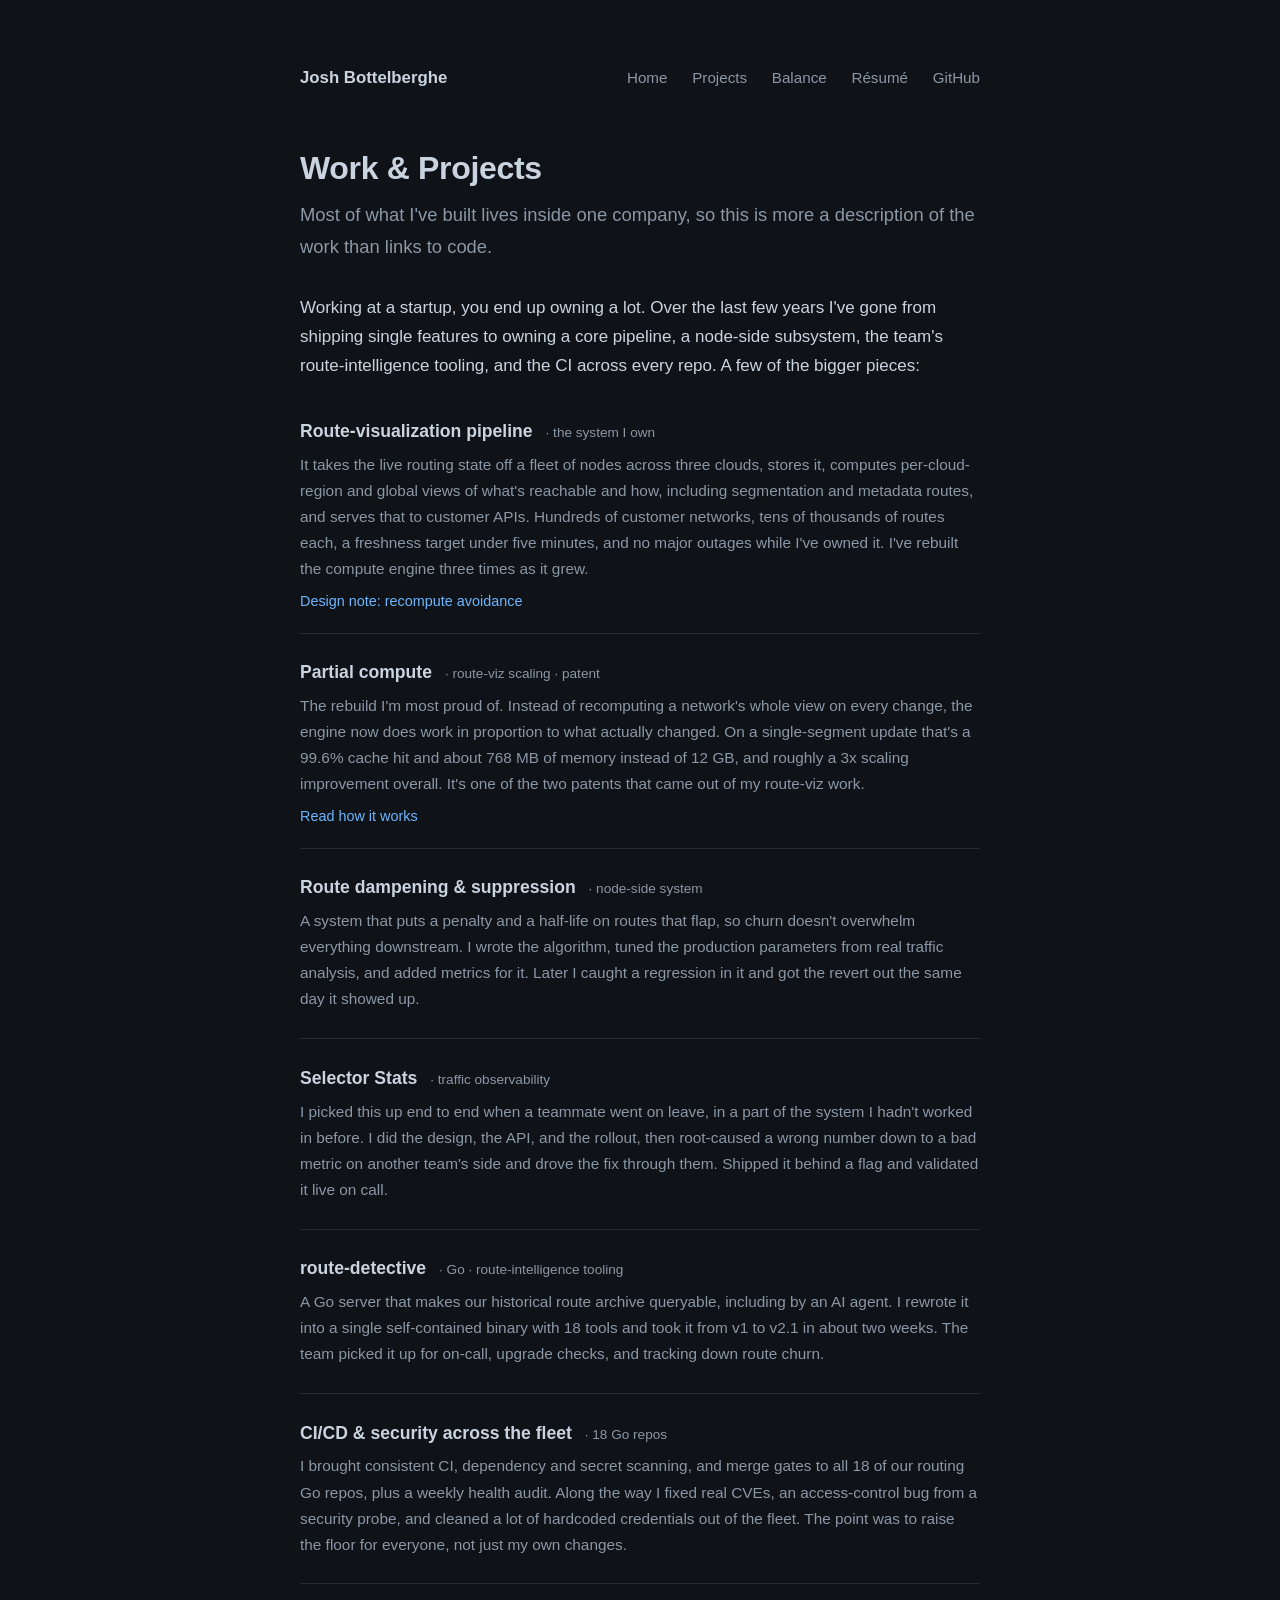
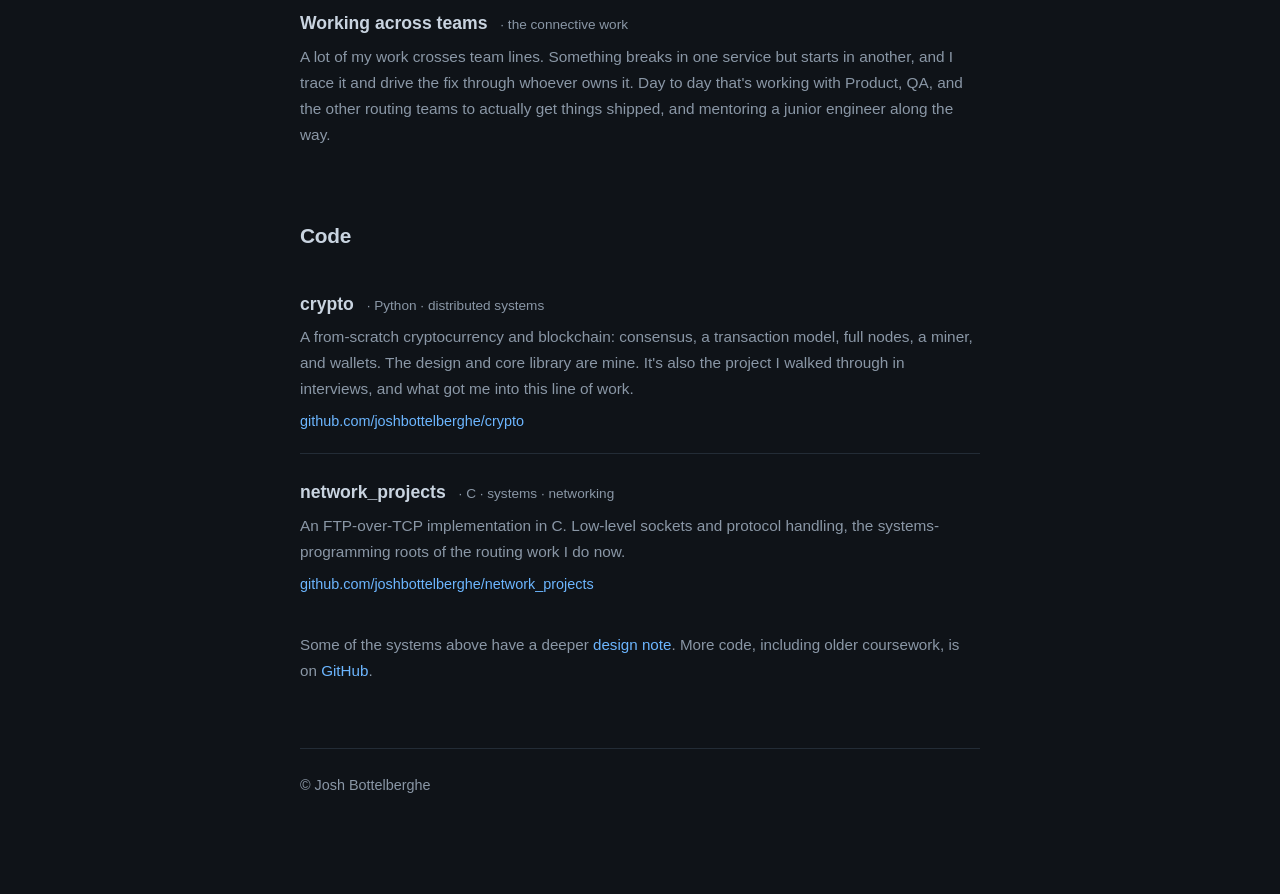
==== projects/index.html @ e126ab53 "Rework site: engineering-forward home, drop Writing, tighten Balance - Home: lead with current Alkir" ====
<!DOCTYPE html>
<html lang="en">
<head>
  <meta charset="utf-8">
  <meta name="viewport" content="width=device-width, initial-scale=1">
  <title>Work &amp; Projects · Josh Bottelberghe</title>
  <meta name="description" content="Selected work: route visualization at scale, partial compute, a dampening system, traffic observability, Go tooling, and CI across a repo fleet.">
  <link rel="stylesheet" href="/style.css">
</head>
<body>
  <div class="wrap">
    <header class="site">
      <span class="brand"><a href="/" style="color:inherit">Josh Bottelberghe</a></span>
      <nav>
        <a href="/">Home</a>
        <a href="/projects/">Projects</a>
        <a href="/balance.html">Balance</a>
        <a href="/resume.html">Résumé</a>
        <a href="https://github.com/joshbottelberghe">GitHub</a>
      </nav>
    </header>

    <main>
      <h1>Work &amp; Projects</h1>
      <p class="tagline">Most of what I've built lives inside one company, so this is more a description of
      the work than links to code.</p>

      <p>Working at a startup, you end up owning a lot. Over the last few years I've gone from shipping
      single features to owning a core pipeline, a node-side subsystem, the team's route-intelligence
      tooling, and the CI across every repo. A few of the bigger pieces:</p>

      <ul class="projects-list">
        <li>
          <div class="title">Route-visualization pipeline <span class="tags">· the system I own</span></div>
          <p class="summary">It takes the live routing state off a fleet of nodes across three clouds,
          stores it, computes per-cloud-region and global views of what's reachable and how, including
          segmentation and metadata routes, and serves that to customer APIs. Hundreds of customer networks,
          tens of thousands of routes each, a freshness target under five minutes, and no major outages while
          I've owned it. I've rebuilt the compute engine three times as it grew.</p>
          <div class="repo"><a href="/projects/recompute-avoidance.html">Design note: recompute avoidance</a></div>
        </li>
        <li>
          <div class="title">Partial compute <span class="tags">· route-viz scaling · patent</span></div>
          <p class="summary">The rebuild I'm most proud of. Instead of recomputing a network's whole view on
          every change, the engine now does work in proportion to what actually changed. On a single-segment
          update that's a 99.6% cache hit and about 768 MB of memory instead of 12 GB, and roughly a 3x
          scaling improvement overall. It's one of the two patents that came out of my route-viz work.</p>
          <div class="repo"><a href="/projects/recompute-avoidance.html">Read how it works</a></div>
        </li>
        <li>
          <div class="title">Route dampening &amp; suppression <span class="tags">· node-side system</span></div>
          <p class="summary">A system that puts a penalty and a half-life on routes that flap, so churn
          doesn't overwhelm everything downstream. I wrote the algorithm, tuned the production parameters
          from real traffic analysis, and added metrics for it. Later I caught a regression in it and got the
          revert out the same day it showed up.</p>
        </li>
        <li>
          <div class="title">Selector Stats <span class="tags">· traffic observability</span></div>
          <p class="summary">I picked this up end to end when a teammate went on leave, in a part of the
          system I hadn't worked in before. I did the design, the API, and the rollout, then root-caused a
          wrong number down to a bad metric on another team's side and drove the fix through them. Shipped it
          behind a flag and validated it live on call.</p>
        </li>
        <li>
          <div class="title">route-detective <span class="tags">· Go · route-intelligence tooling</span></div>
          <p class="summary">A Go server that makes our historical route archive queryable, including by an
          AI agent. I rewrote it into a single self-contained binary with 18 tools and took it from v1 to
          v2.1 in about two weeks. The team picked it up for on-call, upgrade checks, and tracking down route
          churn.</p>
        </li>
        <li>
          <div class="title">CI/CD &amp; security across the fleet <span class="tags">· 18 Go repos</span></div>
          <p class="summary">I brought consistent CI, dependency and secret scanning, and merge gates to all
          18 of our routing Go repos, plus a weekly health audit. Along the way I fixed real CVEs, an
          access-control bug from a security probe, and cleaned a lot of hardcoded credentials out of the
          fleet. The point was to raise the floor for everyone, not just my own changes.</p>
        </li>
        <li>
          <div class="title">Working across teams <span class="tags">· the connective work</span></div>
          <p class="summary">A lot of my work crosses team lines. Something breaks in one service but starts
          in another, and I trace it and drive the fix through whoever owns it. Day to day that's working
          with Product, QA, and the other routing teams to actually get things shipped, and mentoring a
          junior engineer along the way.</p>
        </li>
      </ul>

      <h2>Code</h2>
      <ul class="projects-list">
        <li>
          <div class="title">crypto <span class="tags">· Python · distributed systems</span></div>
          <p class="summary">A from-scratch cryptocurrency and blockchain: consensus, a transaction model,
          full nodes, a miner, and wallets. The design and core library are mine. It's also the project I
          walked through in interviews, and what got me into this line of work.</p>
          <div class="repo"><a href="https://github.com/joshbottelberghe/crypto">github.com/joshbottelberghe/crypto</a></div>
        </li>
        <li>
          <div class="title">network_projects <span class="tags">· C · systems · networking</span></div>
          <p class="summary">An FTP-over-TCP implementation in C. Low-level sockets and protocol handling,
          the systems-programming roots of the routing work I do now.</p>
          <div class="repo"><a href="https://github.com/joshbottelberghe/network_projects">github.com/joshbottelberghe/network_projects</a></div>
        </li>
      </ul>

      <p style="color:var(--muted); font-size:0.95rem;">Some of the systems above have a deeper
      <a href="/projects/recompute-avoidance.html">design note</a>. More code, including older coursework, is
      on <a href="https://github.com/joshbottelberghe">GitHub</a>.</p>
    </main>

    <footer class="site">© Josh Bottelberghe</footer>
  </div>
</body>
</html>
---- style.css ----
:root {
  --bg: #0f1318;
  --panel: #151b22;
  --fg: #c9d4e0;
  --muted: #8a97a6;
  --accent: #6cb6ff;
  --rule: #232c36;
  --maxw: 720px;
}

* { box-sizing: border-box; }

html { -webkit-text-size-adjust: 100%; }

body {
  margin: 0;
  background: var(--bg);
  color: var(--fg);
  font: 17px/1.7 -apple-system, BlinkMacSystemFont, "Segoe UI", Roboto, Helvetica, Arial, sans-serif;
  -webkit-font-smoothing: antialiased;
}

.wrap {
  max-width: var(--maxw);
  margin: 0 auto;
  padding: 4rem 1.25rem 6rem;
}

a { color: var(--accent); text-decoration: none; }
a:hover { text-decoration: underline; }

header.site {
  display: flex;
  justify-content: space-between;
  align-items: baseline;
  gap: 1rem;
  margin-bottom: 3.5rem;
  flex-wrap: wrap;
}
header.site .brand { font-weight: 600; color: var(--fg); font-size: 1.05rem; }
header.site nav a { color: var(--muted); margin-left: 1.25rem; font-size: 0.95rem; }
header.site nav a:hover { color: var(--fg); text-decoration: none; }

h1 { font-size: 2rem; line-height: 1.2; margin: 0 0 0.75rem; letter-spacing: -0.01em; }
h2 { font-size: 1.3rem; margin: 2.75rem 0 0.75rem; letter-spacing: -0.01em; }
h3 { font-size: 1.05rem; margin: 2rem 0 0.5rem; }

.tagline { color: var(--muted); font-size: 1.15rem; margin: 0 0 2rem; }

p { margin: 0 0 1.1rem; }
ul { padding-left: 1.2rem; }
li { margin: 0.35rem 0; }

hr { border: none; border-top: 1px solid var(--rule); margin: 2.5rem 0; }

code, pre {
  font-family: "JetBrains Mono", ui-monospace, SFMono-Regular, Menlo, monospace;
  font-size: 0.92em;
}
pre {
  background: var(--panel);
  border: 1px solid var(--rule);
  border-radius: 8px;
  padding: 1rem 1.1rem;
  overflow-x: auto;
  line-height: 1.5;
}
code { background: var(--panel); padding: 0.1em 0.35em; border-radius: 4px; }
pre code { background: none; padding: 0; }

blockquote {
  margin: 1.2rem 0;
  padding: 0.2rem 0 0.2rem 1.1rem;
  border-left: 3px solid var(--rule);
  color: var(--muted);
}

.posts { list-style: none; padding: 0; }
.posts li { margin: 1.4rem 0; }
.posts .title { font-size: 1.1rem; font-weight: 600; }
.posts .meta, .posts .summary { color: var(--muted); font-size: 0.95rem; }
.posts .soon { color: var(--muted); font-style: italic; }

footer.site {
  margin-top: 4rem;
  padding-top: 1.5rem;
  border-top: 1px solid var(--rule);
  color: var(--muted);
  font-size: 0.9rem;
}

/* --- link row --- */
.links { display: flex; flex-wrap: wrap; gap: 0.6rem 1.4rem; margin: 1.5rem 0 0; padding: 0; list-style: none; }
.links a { color: var(--accent); font-size: 0.97rem; display: inline-flex; align-items: center; }
.links .muted { color: var(--muted); display: inline-flex; align-items: center; }
.links svg { width: 1em; height: 1em; margin-right: 0.45em; fill: currentColor; flex: none; }

/* --- images / figures --- */
figure { margin: 1.75rem 0; }
figure img { width: 100%; height: auto; display: block; border-radius: 10px; border: 1px solid var(--rule); }
figure figcaption { color: var(--muted); font-size: 0.85rem; margin-top: 0.5rem; text-align: center; }
.photo-row { display: grid; grid-template-columns: 1fr 1fr; gap: 1rem; margin: 1.75rem 0; }
.photo-row figure { margin: 0; }
@media (max-width: 560px) { .photo-row { grid-template-columns: 1fr; } }

/* --- featured blocks on home --- */
.featured { display: grid; gap: 1.25rem; margin-top: 1rem; }
.card {
  display: block; background: var(--panel); border: 1px solid var(--rule);
  border-radius: 10px; padding: 1.1rem 1.25rem; color: inherit;
}
a.card:hover { border-color: var(--accent); text-decoration: none; }
.card .kicker { color: var(--muted); font-size: 0.8rem; text-transform: uppercase; letter-spacing: 0.06em; }
.card .title { font-size: 1.08rem; font-weight: 600; margin: 0.25rem 0 0.4rem; color: var(--fg); }
.card .summary { color: var(--muted); font-size: 0.95rem; margin: 0; }

/* --- project list --- */
.projects-list { list-style: none; padding: 0; }
.projects-list li { padding: 1.2rem 0; border-bottom: 1px solid var(--rule); }
.projects-list li:last-child { border-bottom: none; }
.projects-list .title { font-size: 1.1rem; font-weight: 600; }
.projects-list .tags { color: var(--muted); font-size: 0.85rem; margin-left: 0.5rem; font-weight: 400; }
.projects-list .summary { color: var(--muted); font-size: 0.96rem; margin: 0.3rem 0 0.4rem; }
.projects-list .repo { font-size: 0.9rem; }

/* --- experience / about --- */
.entry { margin: 0 0 1.4rem; }
.entry .role { font-weight: 600; }
.entry .where { color: var(--muted); }
.entry .when { color: var(--muted); font-size: 0.88rem; }
.entry p { margin: 0.3rem 0 0; }
.cols { display: grid; grid-template-columns: 1fr 1fr; gap: 0 2rem; }
@media (max-width: 560px) { .cols { grid-template-columns: 1fr; } }
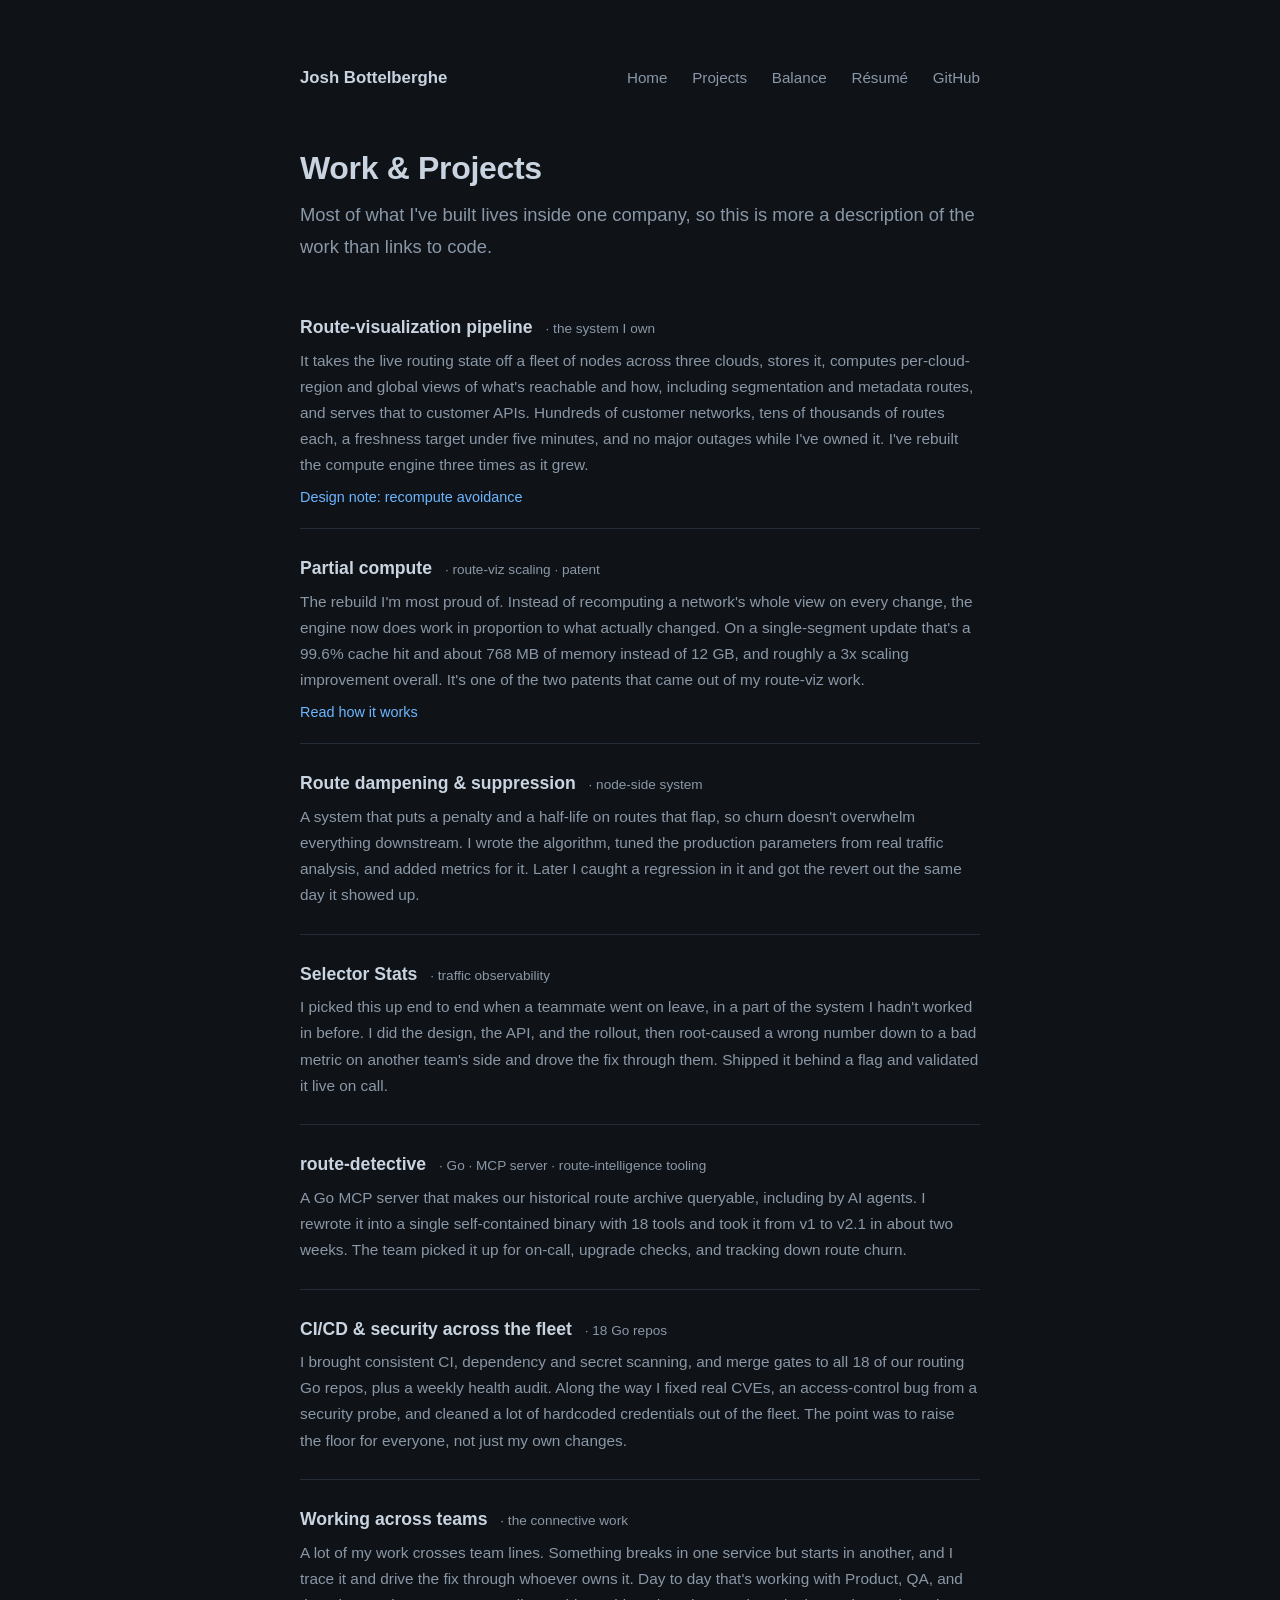
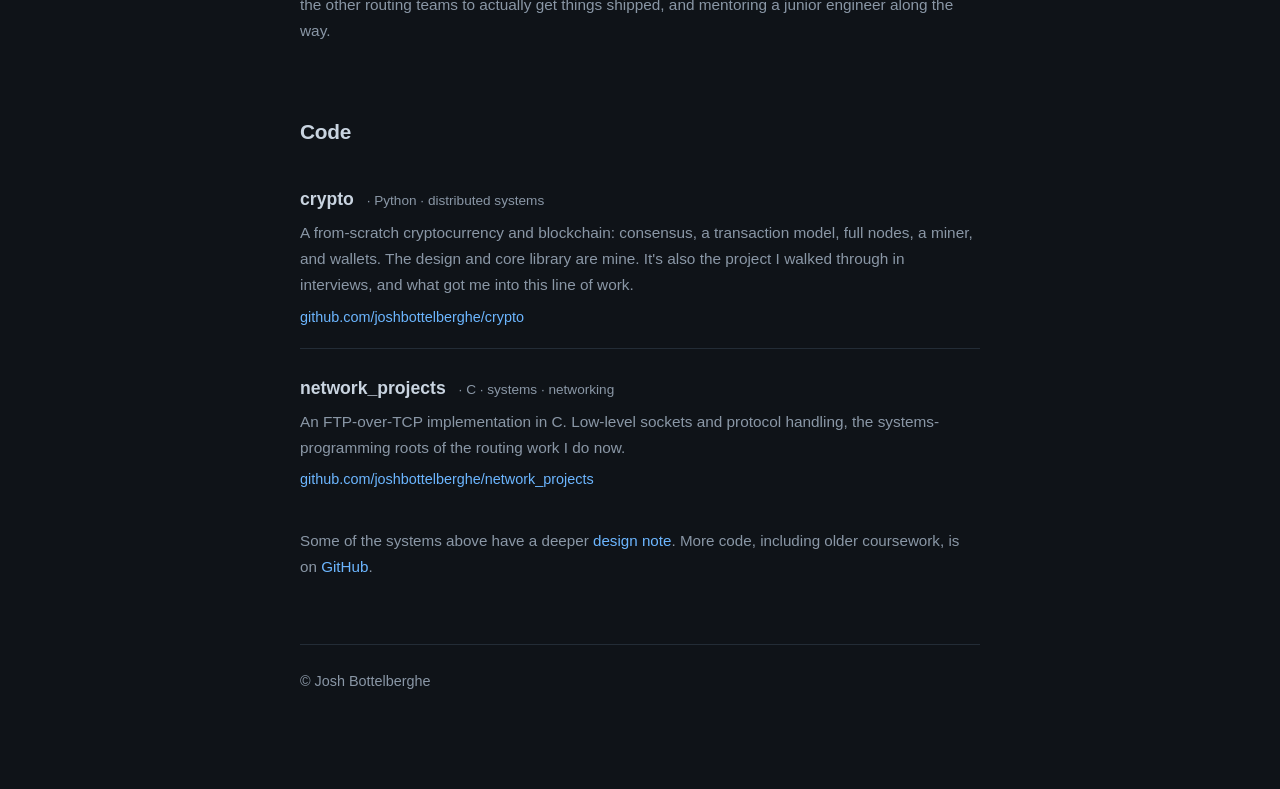
==== commit c328beee: "projects: label route-detective as an MCP server MCP is the relevant framing for this work today. Al" ====
--- a/projects/index.html
+++ b/projects/index.html
@@ -24,10 +24,6 @@
       <h1>Work &amp; Projects</h1>
       <p class="tagline">Most of what I've built lives inside one company, so this is more a description of
       the work than links to code.</p>
-
-      <p>Working at a startup, you end up owning a lot. Over the last few years I've gone from shipping
-      single features to owning a core pipeline, a node-side subsystem, the team's route-intelligence
-      tooling, and the CI across every repo. A few of the bigger pieces:</p>
 
       <ul class="projects-list">
         <li>
@@ -62,9 +58,9 @@
           behind a flag and validated it live on call.</p>
         </li>
         <li>
-          <div class="title">route-detective <span class="tags">· Go · route-intelligence tooling</span></div>
-          <p class="summary">A Go server that makes our historical route archive queryable, including by an
-          AI agent. I rewrote it into a single self-contained binary with 18 tools and took it from v1 to
+          <div class="title">route-detective <span class="tags">· Go · MCP server · route-intelligence tooling</span></div>
+          <p class="summary">A Go MCP server that makes our historical route archive queryable, including by
+          AI agents. I rewrote it into a single self-contained binary with 18 tools and took it from v1 to
           v2.1 in about two weeks. The team picked it up for on-call, upgrade checks, and tracking down route
           churn.</p>
         </li>
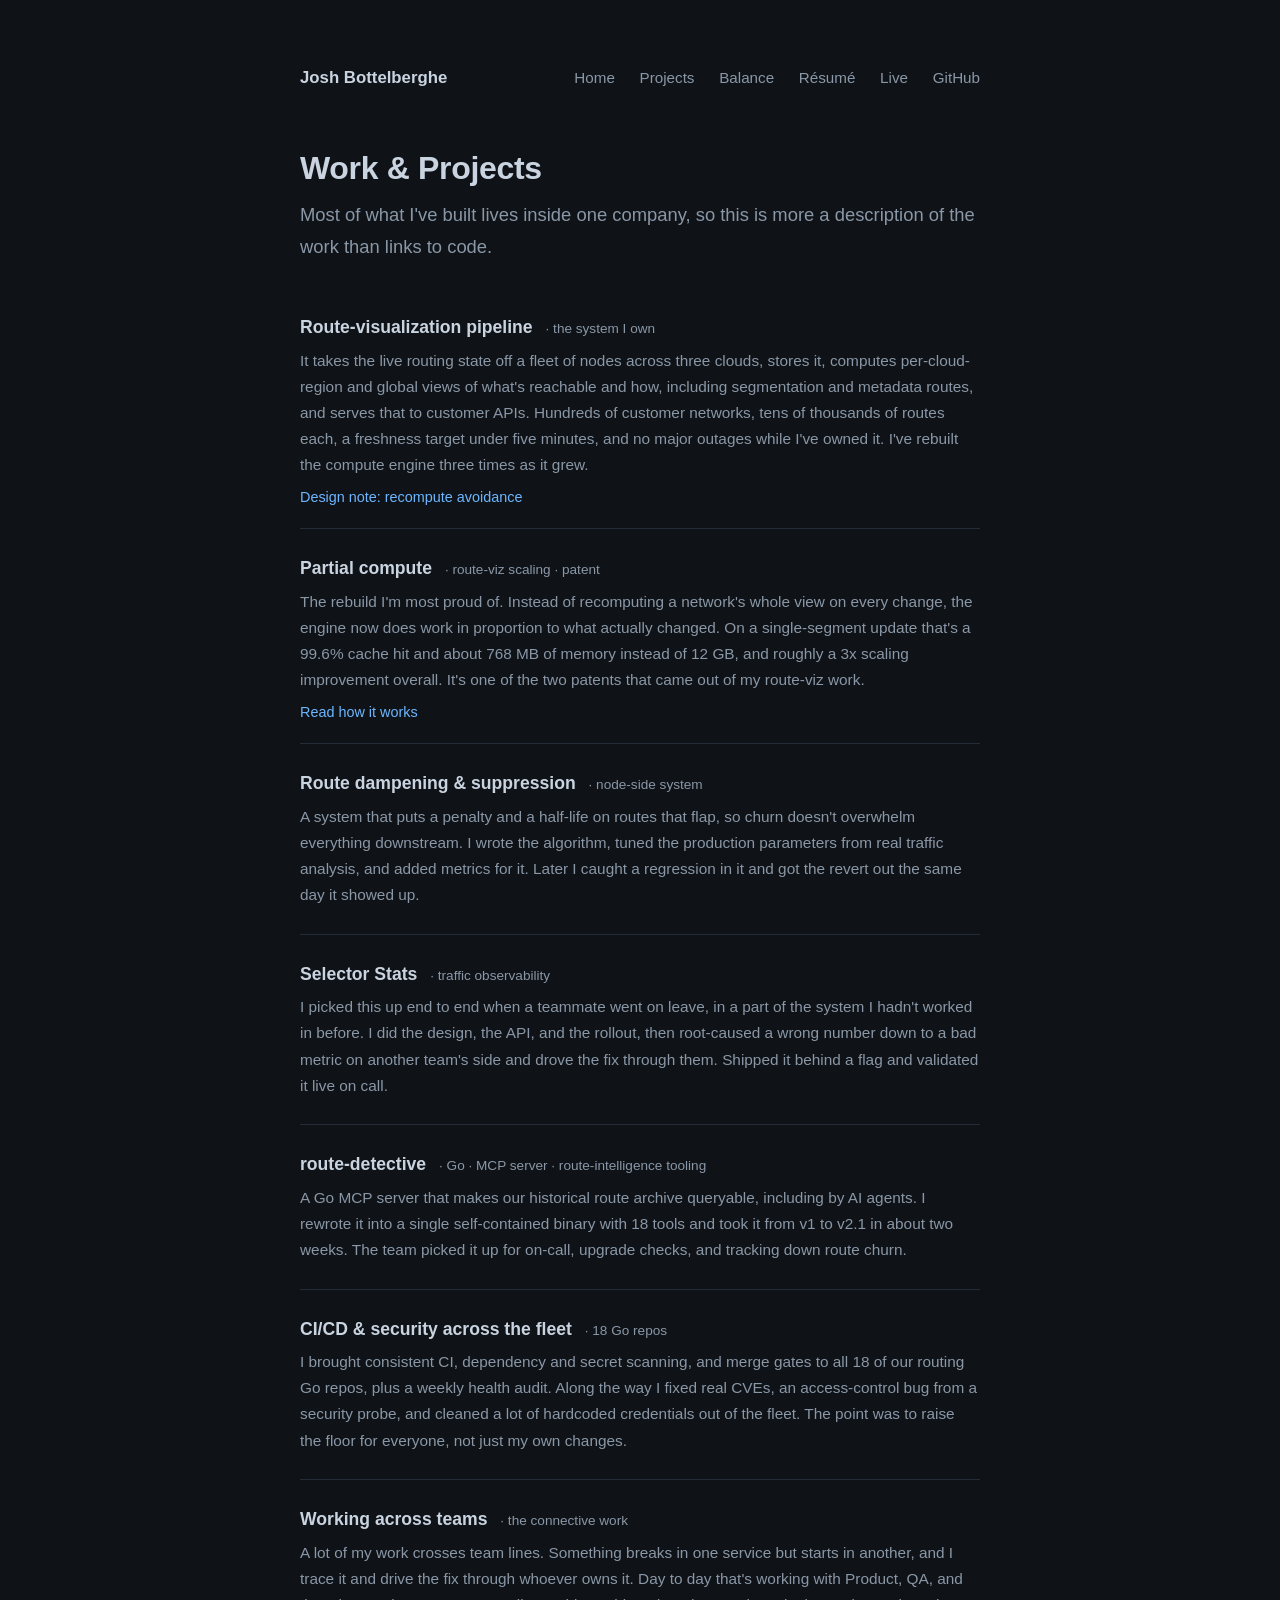
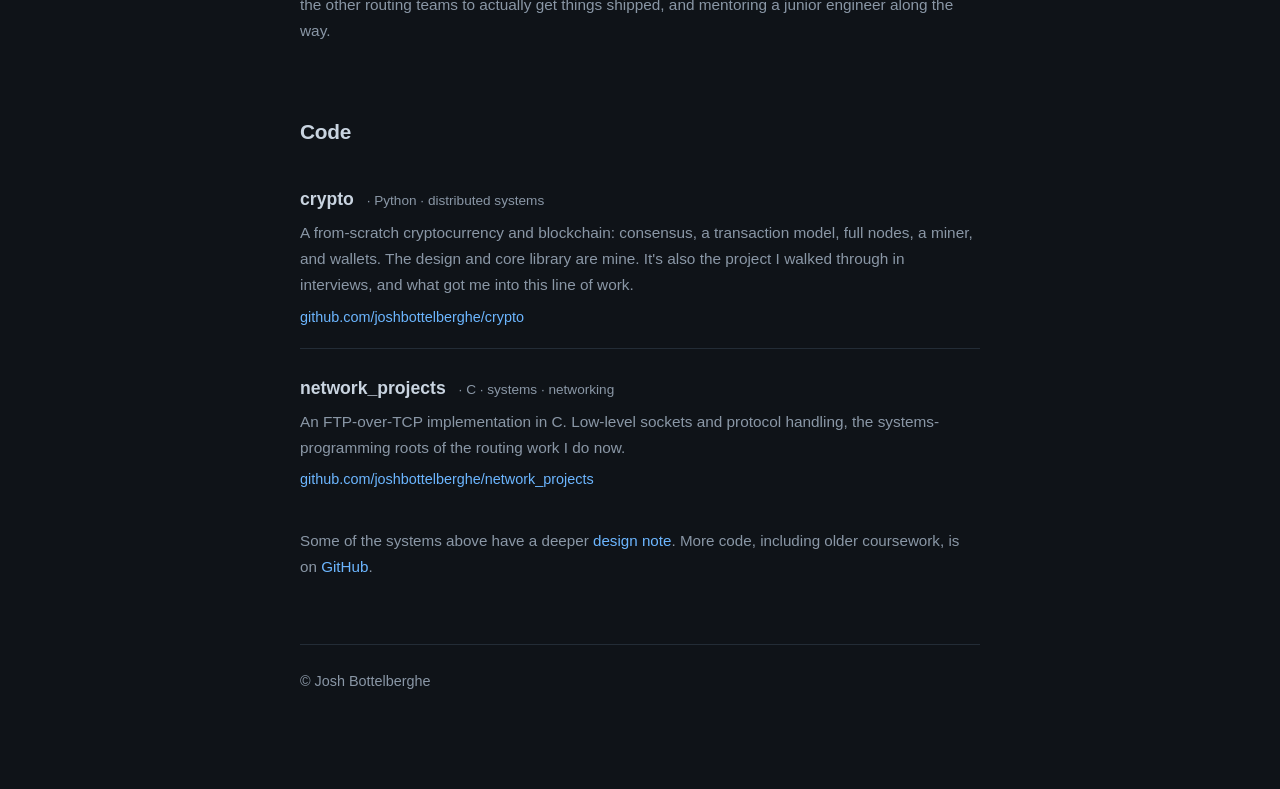
==== commit 3d145764: "Add Live tab: interactive panel served from desktop via ngrok-go New /live.html pulls live data (upt" ====
--- a/projects/index.html
+++ b/projects/index.html
@@ -16,6 +16,7 @@
         <a href="/projects/">Projects</a>
         <a href="/balance.html">Balance</a>
         <a href="/resume.html">Résumé</a>
+        <a href="/live.html">Live</a>
         <a href="https://github.com/joshbottelberghe">GitHub</a>
       </nav>
     </header>
--- a/style.css
+++ b/style.css
@@ -113,6 +113,23 @@
 .card .kicker { color: var(--muted); font-size: 0.8rem; text-transform: uppercase; letter-spacing: 0.06em; }
 .card .title { font-size: 1.08rem; font-weight: 600; margin: 0.25rem 0 0.4rem; color: var(--fg); }
 .card .summary { color: var(--muted); font-size: 0.95rem; margin: 0; }
+.live-dot { display: inline-block; width: 0.55rem; height: 0.55rem; border-radius: 50%;
+  background: var(--muted); margin-right: 0.45rem; vertical-align: middle; }
+.live-dot.online { background: #3fb950; box-shadow: 0 0 0 3px rgba(63,185,80,.18); }
+.live-dot.offline { background: #6b7885; }
+
+/* --- live panel (/live.html) --- */
+.live-panel { background: var(--panel); border: 1px solid var(--rule); border-radius: 10px;
+  padding: 1.25rem 1.4rem; margin: 1.75rem 0; }
+.live-head { font-size: 1.1rem; font-weight: 600; }
+.live-grid { display: grid; gap: 0.5rem; margin: 1rem 0; }
+.live-grid .k, .k { color: var(--muted); display: inline-block; min-width: 13rem; }
+.live-panel code { background: #0b0f14; border: 1px solid var(--rule); border-radius: 5px;
+  padding: 0.1rem 0.4rem; font-size: 0.9em; }
+.live-ping { display: flex; align-items: center; gap: 0.8rem; margin-top: 0.5rem; flex-wrap: wrap; }
+.live-ping button { background: #1c2530; color: var(--fg); border: 1px solid var(--rule);
+  border-radius: 7px; padding: 0.45rem 0.9rem; font: inherit; font-size: 0.95rem; cursor: pointer; }
+.live-ping button:hover { border-color: var(--accent); }
 
 /* --- project list --- */
 .projects-list { list-style: none; padding: 0; }
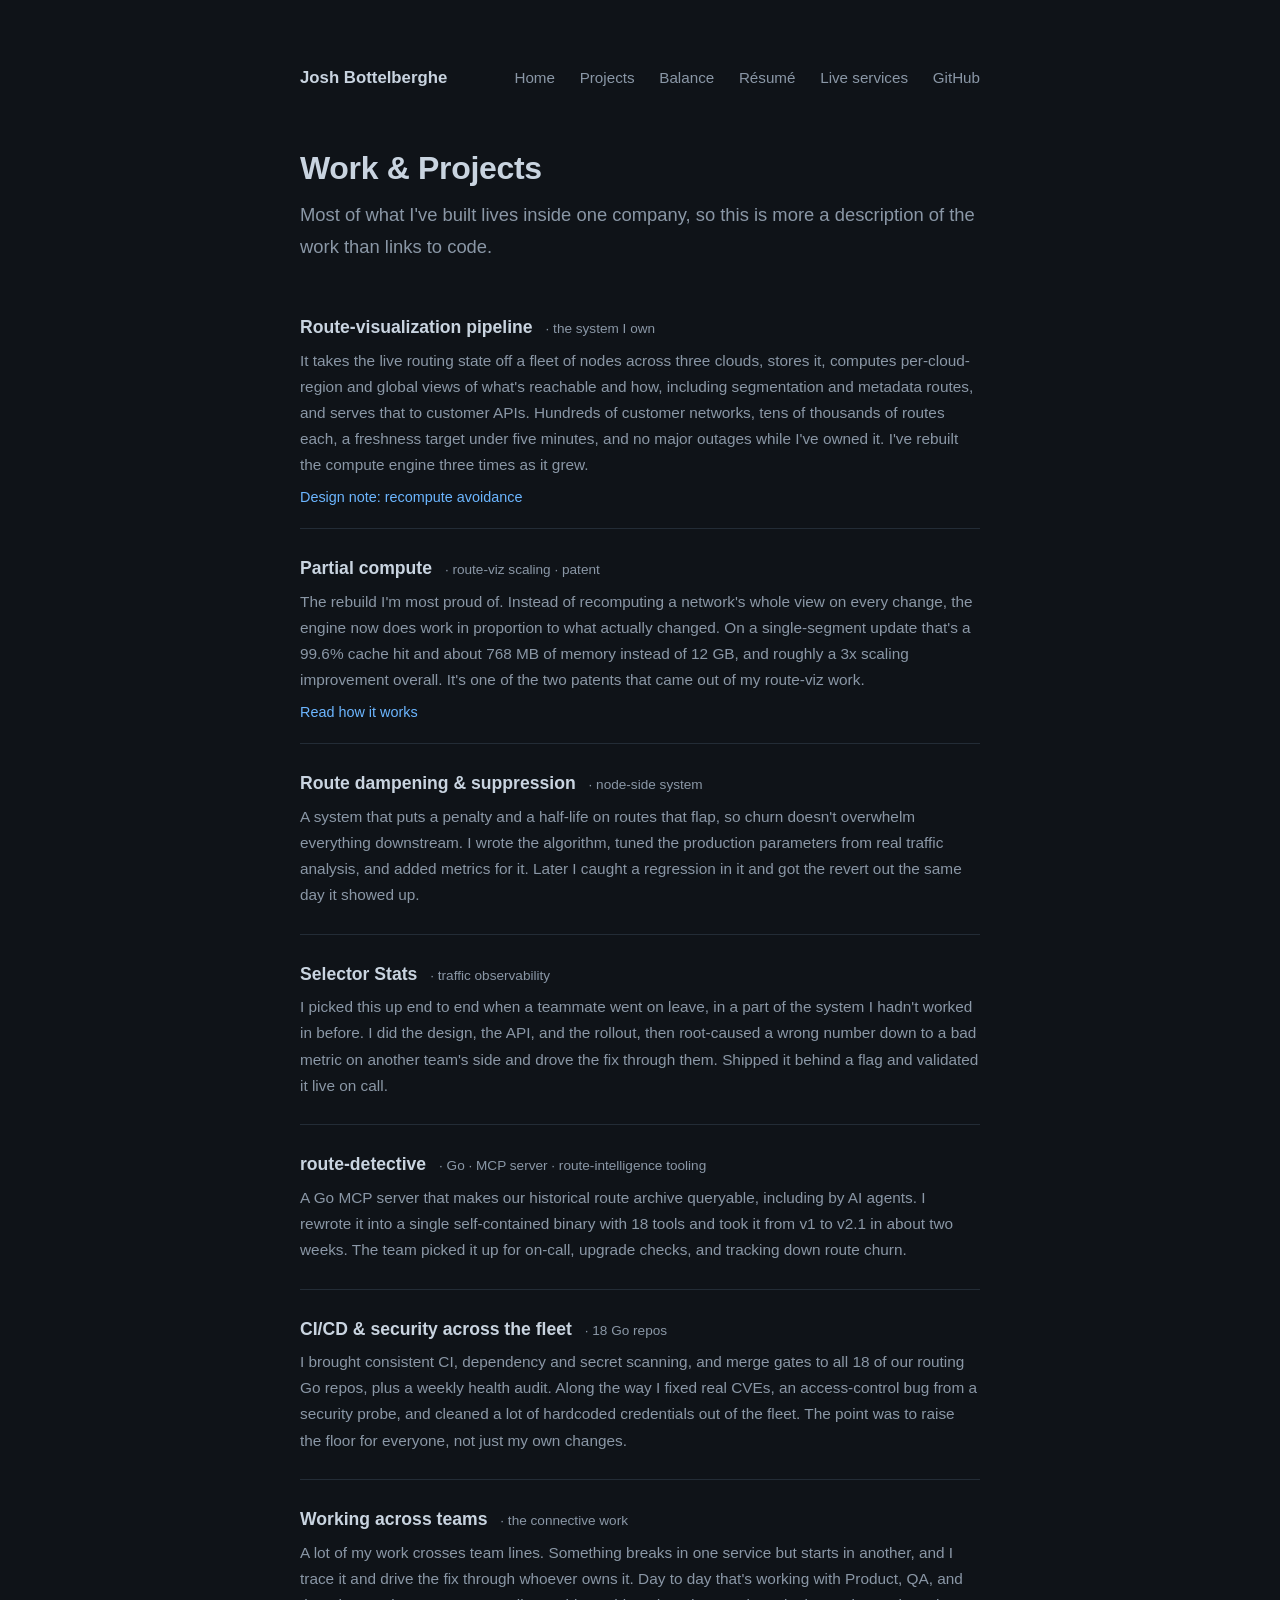
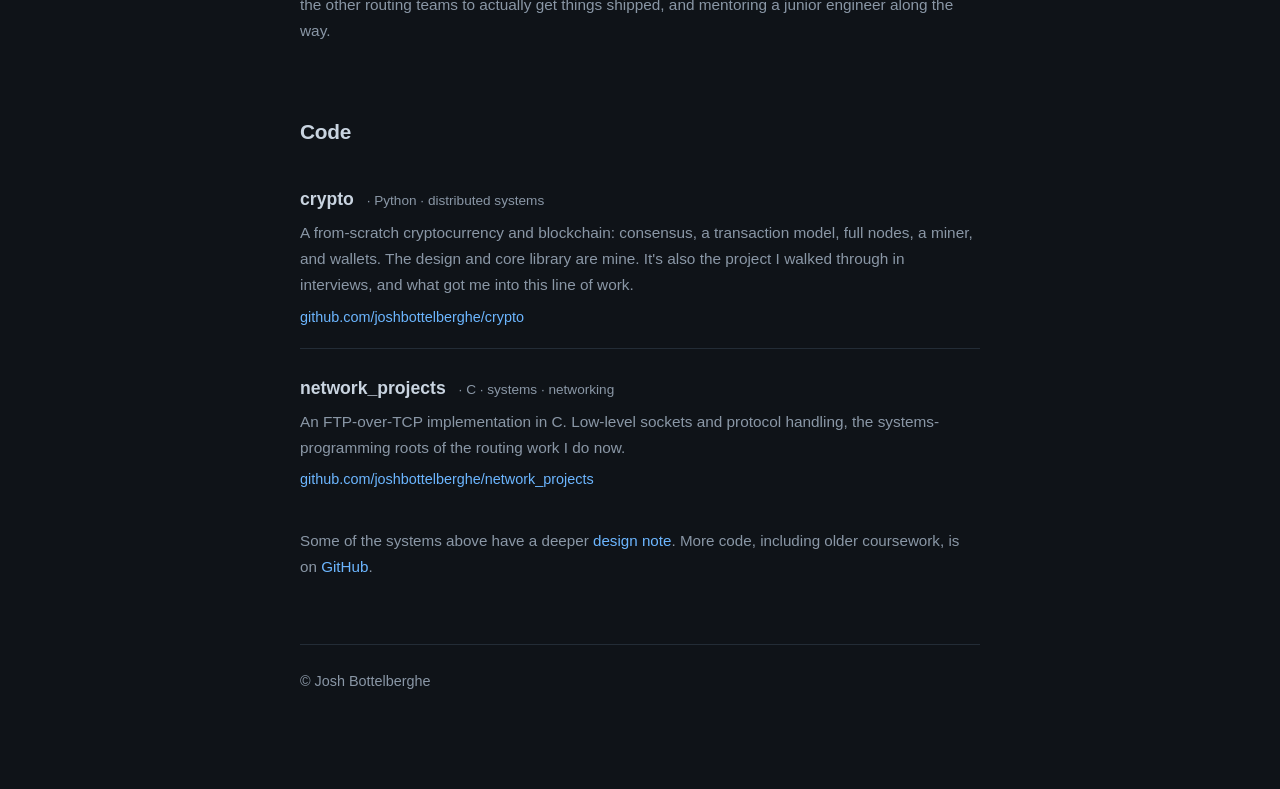
==== commit 93f106ca: "Nav: rename Live -> Live services; reframe page as a services hub" ====
--- a/projects/index.html
+++ b/projects/index.html
@@ -16,7 +16,7 @@
         <a href="/projects/">Projects</a>
         <a href="/balance.html">Balance</a>
         <a href="/resume.html">Résumé</a>
-        <a href="/live.html">Live</a>
+        <a href="/live.html">Live services</a>
         <a href="https://github.com/joshbottelberghe">GitHub</a>
       </nav>
     </header>
--- a/style.css
+++ b/style.css
@@ -131,6 +131,17 @@
   border-radius: 7px; padding: 0.45rem 0.9rem; font: inherit; font-size: 0.95rem; cursor: pointer; }
 .live-ping button:hover { border-color: var(--accent); }
 
+/* --- lightweight technical-doc styling (/live.html) --- */
+.doc h2 { font-size: 1rem; margin: 1.7rem 0 0.5rem; color: var(--fg); letter-spacing: 0.02em; }
+.doc .flow { background: #0b0f14; border: 1px solid var(--rule); border-left: 3px solid var(--accent);
+  border-radius: 8px; padding: 0.85rem 1rem; margin: 1rem 0; font-size: 0.8rem; line-height: 1.6;
+  color: var(--muted); overflow-x: auto; }
+.doc-table { border-collapse: collapse; width: 100%; margin: 0.4rem 0 1rem; font-size: 0.95rem; }
+.doc-table td { border-bottom: 1px solid var(--rule); padding: 0.4rem 0.8rem 0.4rem 0; vertical-align: top; }
+.doc-table td:first-child { white-space: nowrap; }
+.doc-table code { background: #0b0f14; border: 1px solid var(--rule); border-radius: 5px;
+  padding: 0.05rem 0.35rem; font-size: 0.9em; color: var(--fg); }
+
 /* --- project list --- */
 .projects-list { list-style: none; padding: 0; }
 .projects-list li { padding: 1.2rem 0; border-bottom: 1px solid var(--rule); }
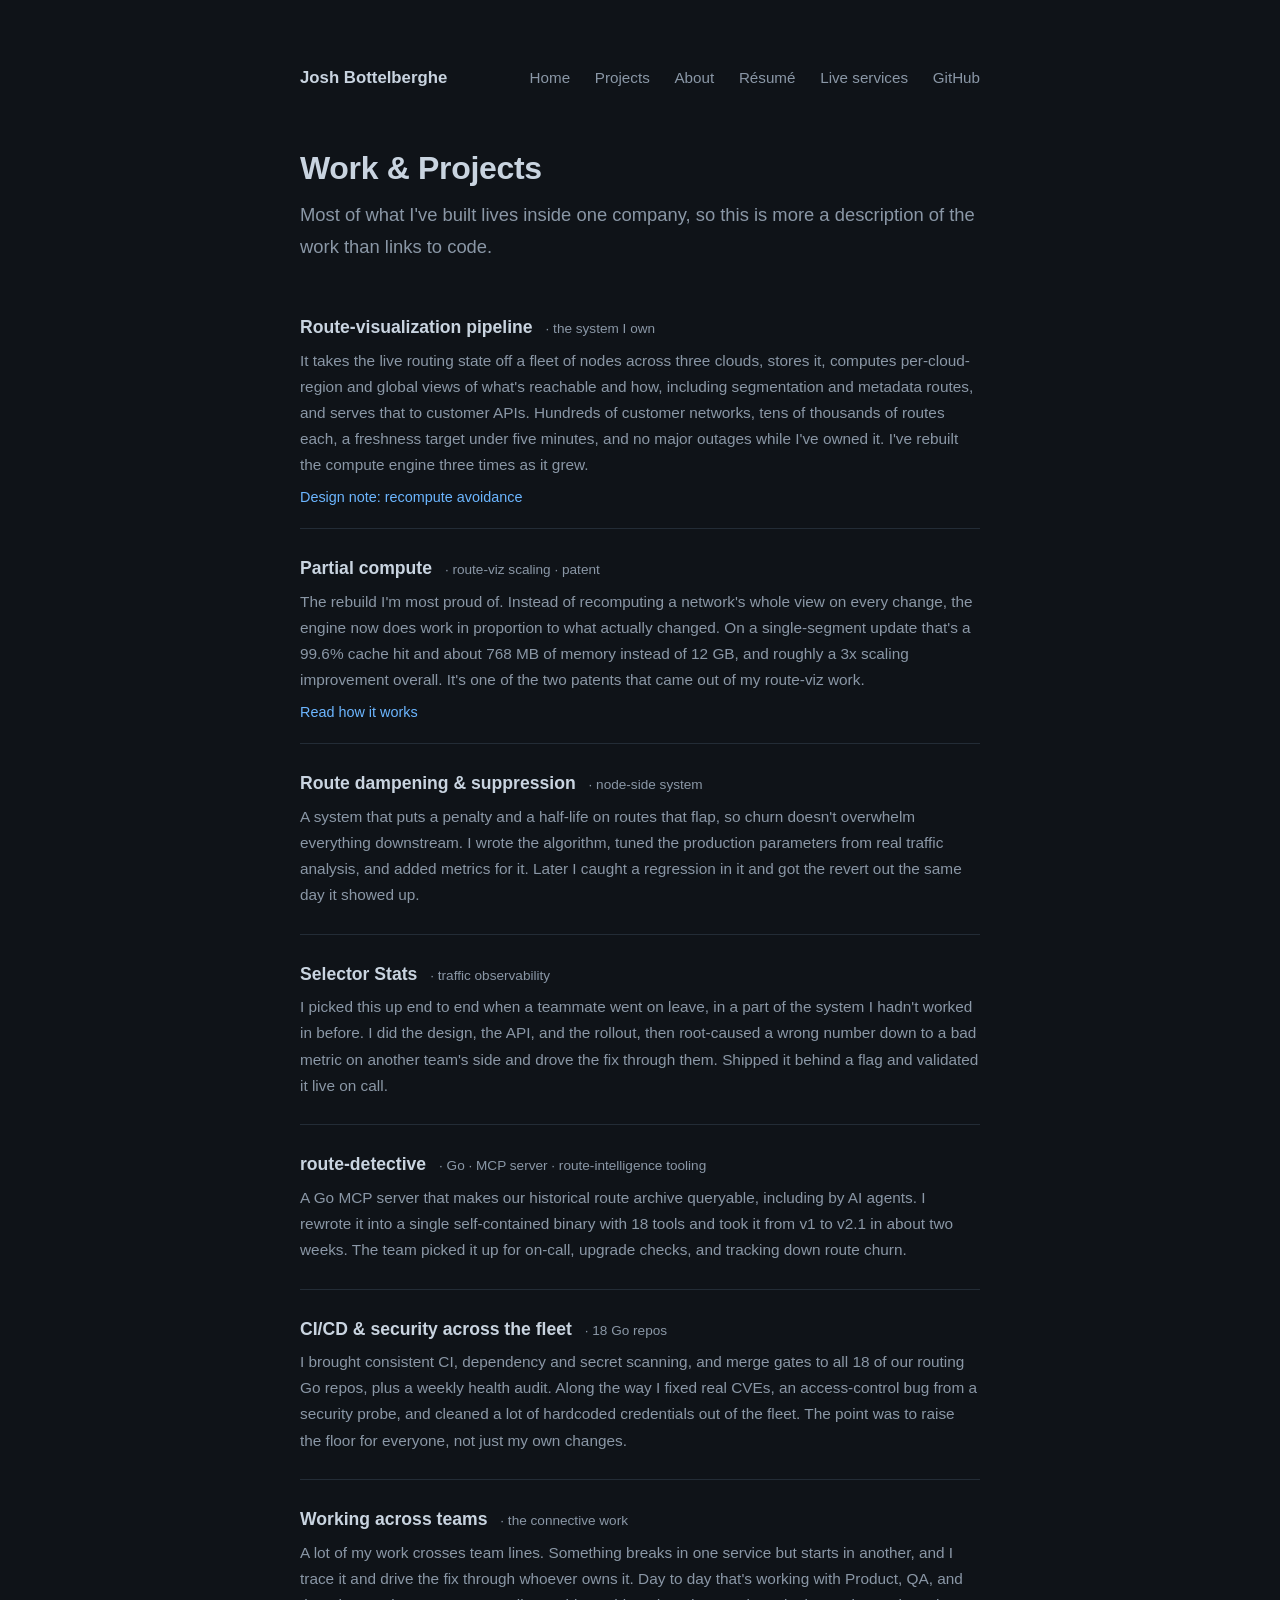
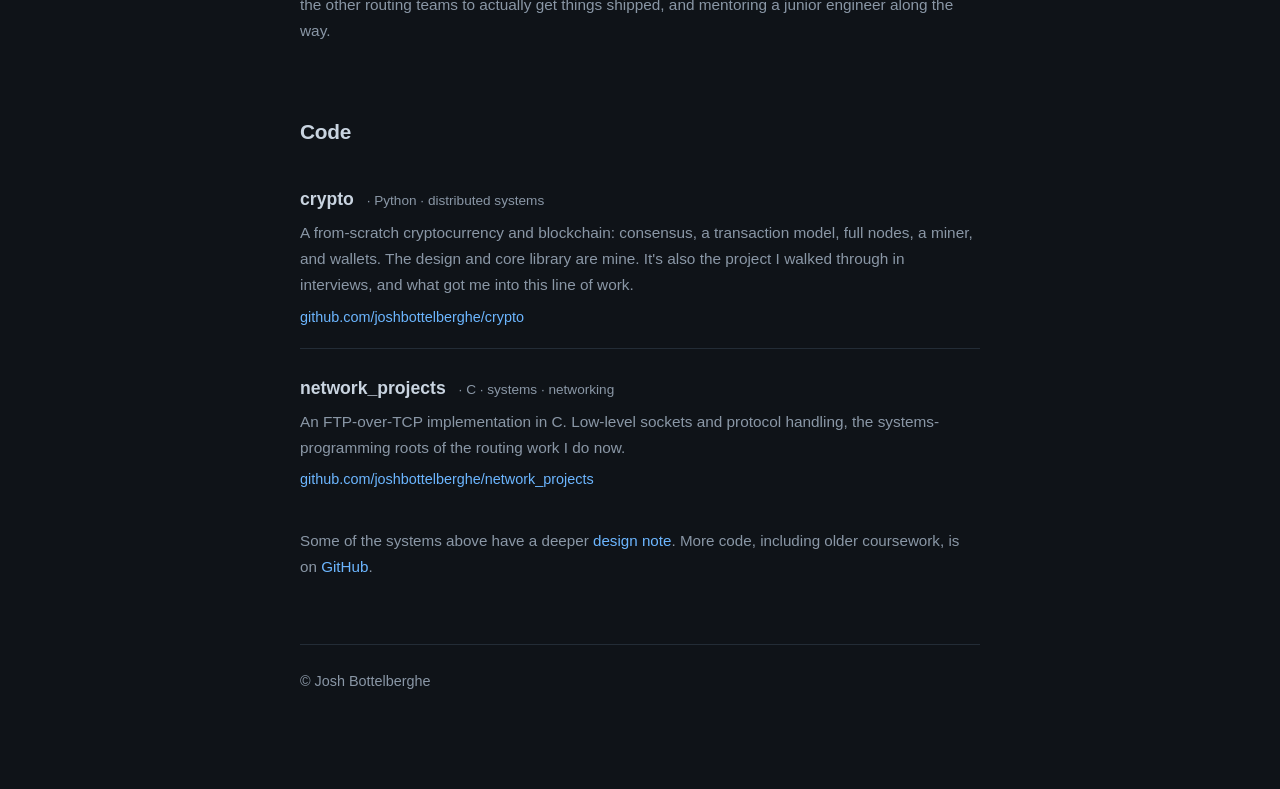
==== commit 6e0c24fa: "Replace Balance page with an About me page; update nav" ====
--- a/projects/index.html
+++ b/projects/index.html
@@ -14,7 +14,7 @@
       <nav>
         <a href="/">Home</a>
         <a href="/projects/">Projects</a>
-        <a href="/balance.html">Balance</a>
+        <a href="/about.html">About</a>
         <a href="/resume.html">Résumé</a>
         <a href="/live.html">Live services</a>
         <a href="https://github.com/joshbottelberghe">GitHub</a>
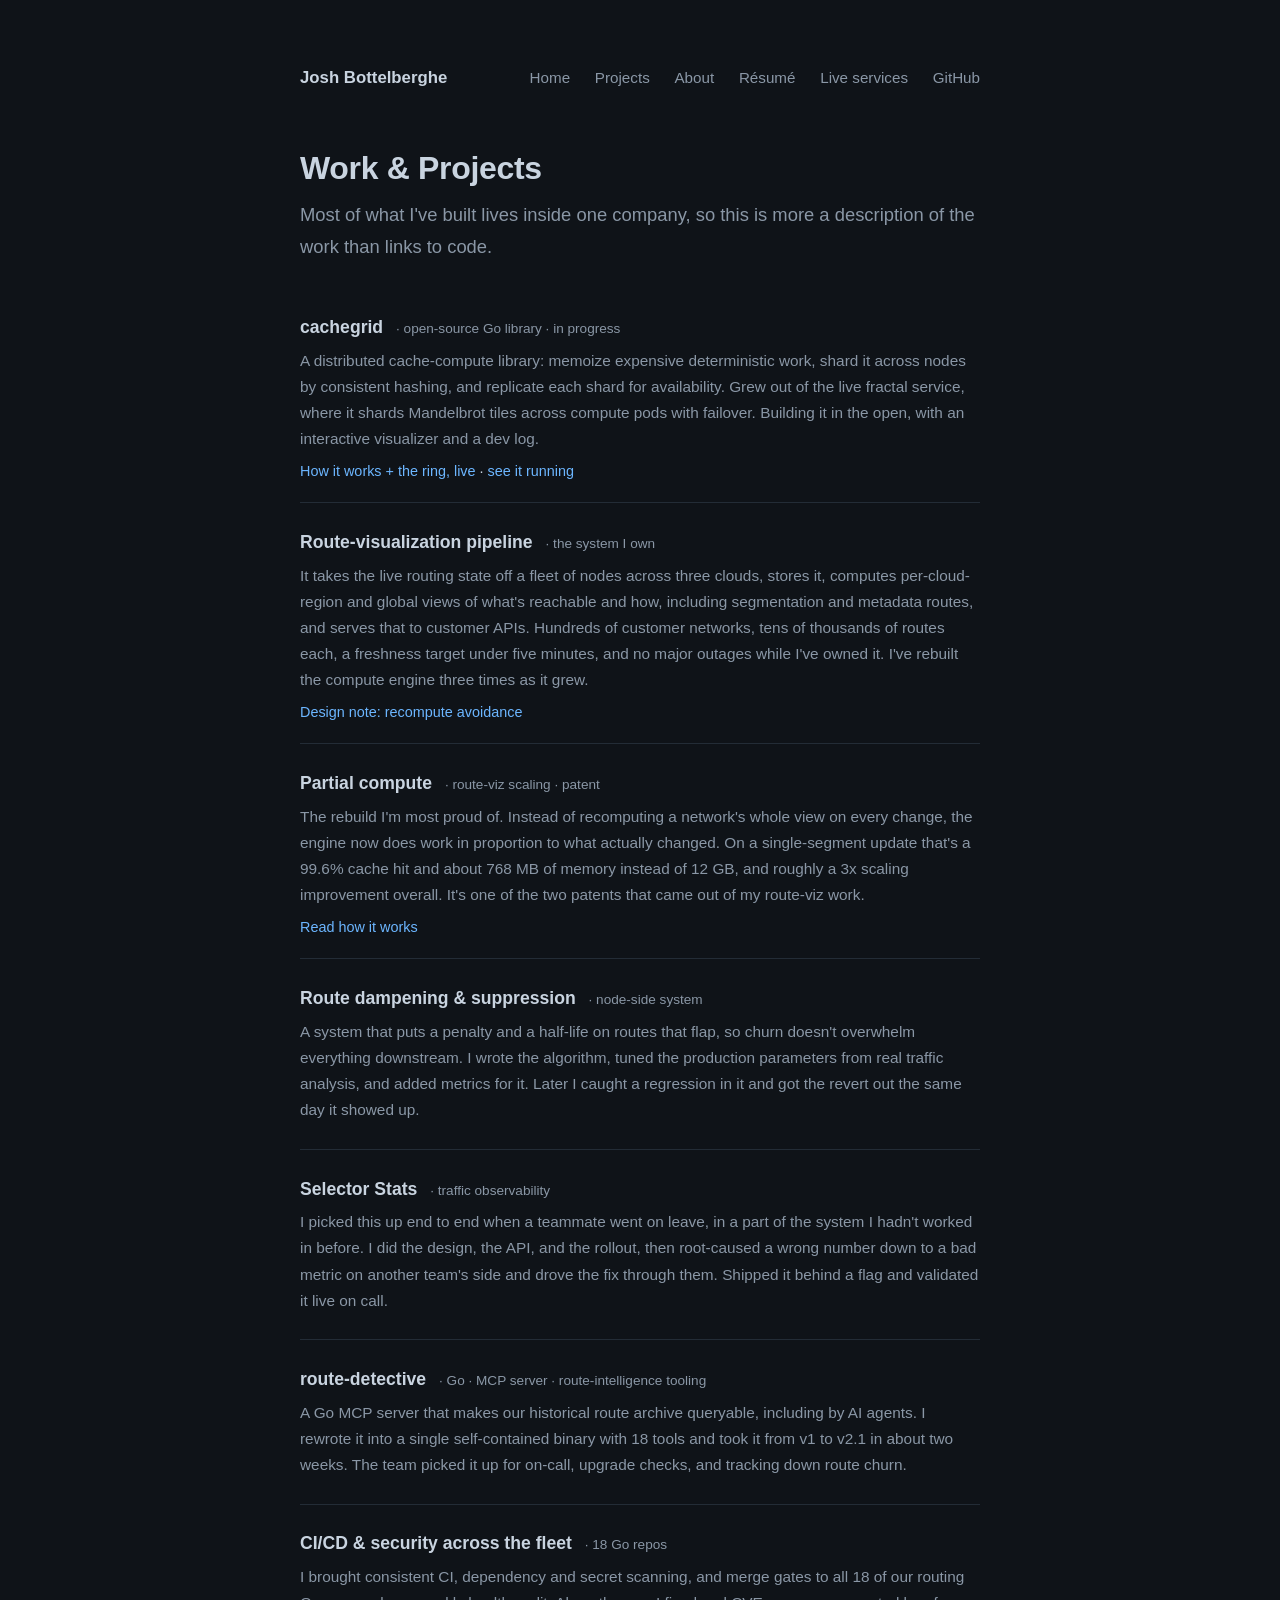
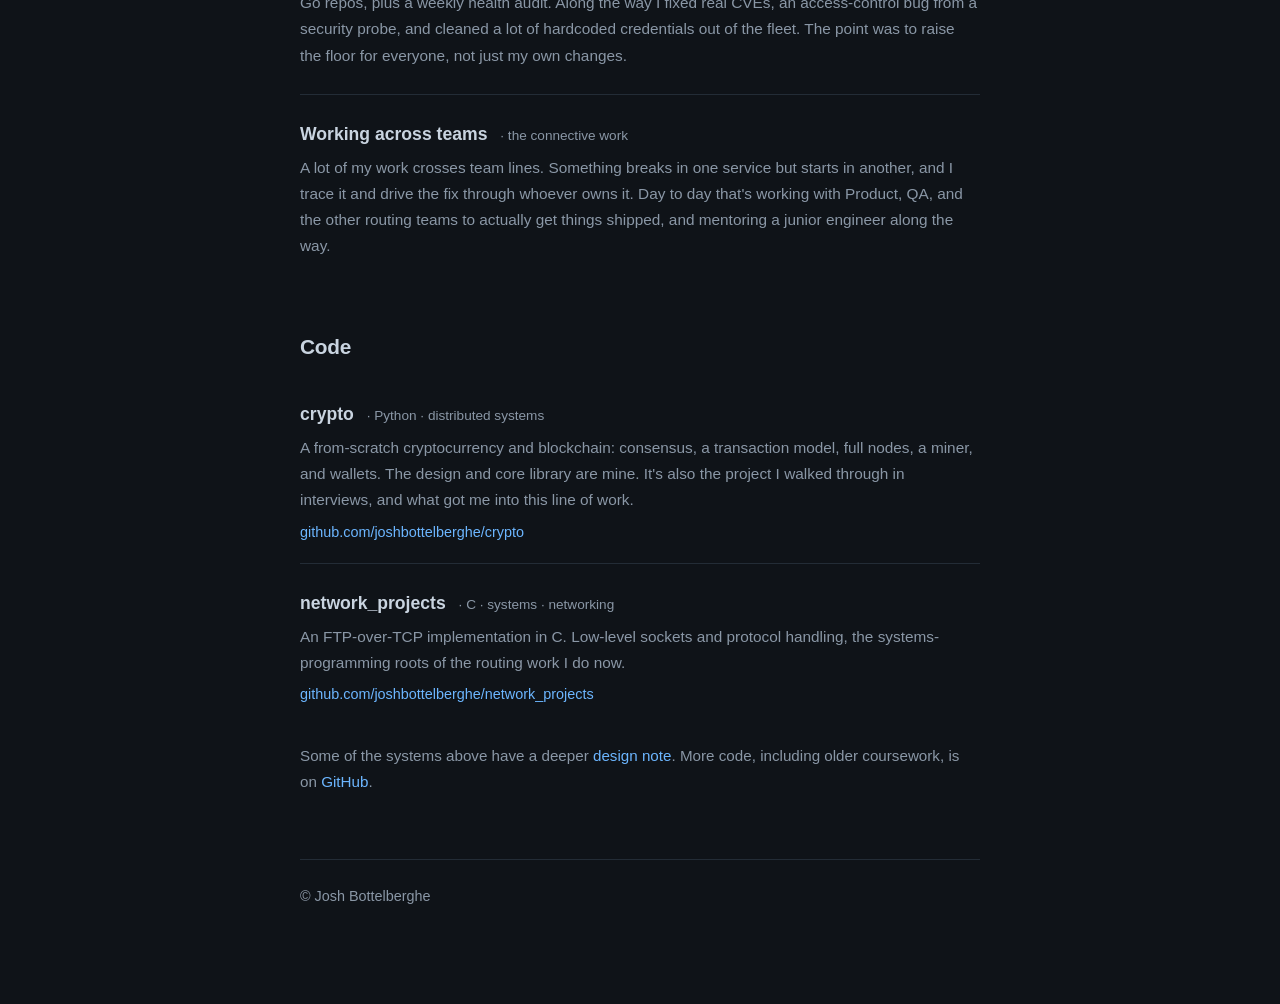
==== commit 29abcfd5: "site: cachegrid page with interactive consistent-hash ring visualizer + dev log Develop cachegrid in" ====
--- a/projects/index.html
+++ b/projects/index.html
@@ -27,6 +27,14 @@
       the work than links to code.</p>
 
       <ul class="projects-list">
+        <li>
+          <div class="title">cachegrid <span class="tags">· open-source Go library · in progress</span></div>
+          <p class="summary">A distributed cache-compute library: memoize expensive deterministic work, shard
+          it across nodes by consistent hashing, and replicate each shard for availability. Grew out of the
+          live fractal service, where it shards Mandelbrot tiles across compute pods with failover. Building
+          it in the open, with an interactive visualizer and a dev log.</p>
+          <div class="repo"><a href="/projects/cachegrid.html">How it works + the ring, live</a> · <a href="/fractal.html">see it running</a></div>
+        </li>
         <li>
           <div class="title">Route-visualization pipeline <span class="tags">· the system I own</span></div>
           <p class="summary">It takes the live routing state off a fleet of nodes across three clouds,
@@ -105,5 +113,6 @@
 
     <footer class="site">© Josh Bottelberghe</footer>
   </div>
+  <script src="/beacon.js" defer></script>
 </body>
 </html>
--- a/style.css
+++ b/style.css
@@ -159,3 +159,75 @@
 .entry p { margin: 0.3rem 0 0; }
 .cols { display: grid; grid-template-columns: 1fr 1fr; gap: 0 2rem; }
 @media (max-width: 560px) { .cols { grid-template-columns: 1fr; } }
+
+/* --- emoji board (/board.html) --- */
+.tabs { display: flex; gap: 0.3rem; border-bottom: 1px solid var(--rule); margin: 1.5rem 0 1.5rem; }
+.tabs .tab { background: none; border: none; border-bottom: 2px solid transparent; color: var(--muted);
+  padding: 0.5rem 0.9rem; font: inherit; font-size: 0.95rem; cursor: pointer; }
+.tabs .tab.sel { color: var(--fg); border-bottom-color: var(--accent); }
+.board-grid { display: grid; grid-template-columns: repeat(4, 1fr); gap: 0.7rem; }
+@media (max-width: 480px) { .board-grid { grid-template-columns: repeat(3, 1fr); } }
+.cell { background: var(--panel); border: 1px solid var(--rule); border-radius: 12px; padding: 1rem 0.5rem;
+  text-align: center; cursor: pointer; user-select: none; transition: transform 0.06s, border-color 0.1s; }
+.cell:hover { border-color: var(--accent); }
+.cell:active { transform: scale(0.94); }
+.cell .e { font-size: 2rem; line-height: 1; }
+.cell .c { color: var(--muted); font-variant-numeric: tabular-nums; margin-top: 0.35rem; font-size: 0.9rem; }
+.count { color: var(--muted); font-size: 0.9rem; margin: 1.2rem 0 0.3rem; }
+.emos { display: flex; gap: 0.4rem; flex-wrap: wrap; margin-bottom: 0.7rem; }
+.emos .emo { font-size: 1.4rem; background: #0b0f14; border: 1px solid var(--rule); border-radius: 8px;
+  padding: 0.25rem 0.5rem; cursor: pointer; line-height: 1; }
+.emos .emo.sel { border-color: var(--accent); background: #1c2530; }
+.signrow { display: flex; align-items: center; gap: 0.4rem; flex-wrap: wrap; }
+.signrow input { background: #0b0f14; border: 1px solid var(--rule); border-radius: 7px; color: var(--fg);
+  padding: 0.4rem 0.6rem; font: inherit; font-size: 0.95rem; width: 11rem; }
+.signrow button { background: #1c2530; color: var(--fg); border: 1px solid var(--rule); border-radius: 7px;
+  padding: 0.45rem 0.9rem; font: inherit; font-size: 0.95rem; cursor: pointer; }
+.signrow button:hover { border-color: var(--accent); }
+.signrow button:disabled { opacity: 0.5; cursor: default; }
+.status { color: var(--muted); font-size: 0.85rem; margin-top: 0.6rem; min-height: 1.1em; }
+.feed { list-style: none; padding: 0; margin: 0.5rem 0 0; }
+.feed li { display: flex; align-items: center; gap: 0.6rem; padding: 0.4rem 0; border-bottom: 1px solid var(--rule); }
+.feed .e { font-size: 1.2rem; }
+.feed .nm { flex: 1; }
+.feed .nm.anon { color: var(--muted); font-style: italic; }
+.feed .hx { color: var(--muted); font-family: "JetBrains Mono", ui-monospace, monospace; font-size: 0.75rem; }
+
+/* --- service hub cards (/live.html) --- */
+.svc-grid { display: grid; gap: 1rem; margin: 1.5rem 0; }
+@media (min-width: 620px) { .svc-grid { grid-template-columns: 1fr 1fr; } }
+a.svc { display: block; background: var(--panel); border: 1px solid var(--rule); border-radius: 10px;
+  padding: 1rem 1.2rem; color: inherit; }
+a.svc:hover { border-color: var(--accent); text-decoration: none; }
+.svc .svc-name { font-weight: 600; color: var(--fg); }
+.svc .svc-desc { color: var(--muted); font-size: 0.92rem; margin: 0.3rem 0 0; }
+.svc .svc-tag { color: var(--muted); font-size: 0.78rem; font-family: "JetBrains Mono", ui-monospace, monospace; }
+
+/* --- endpoint pool viz (/pool.html) --- */
+.pool-controls { display: flex; gap: 1.4rem; align-items: center; flex-wrap: wrap; background: var(--panel);
+  border: 1px solid var(--rule); border-radius: 10px; padding: 0.9rem 1.1rem; margin: 1.5rem 0; }
+.pool-controls label { color: var(--muted); font-size: 0.85rem; margin-right: 0.4rem; }
+.pool-controls button { background: #1c2530; color: var(--fg); border: 1px solid var(--rule); border-radius: 7px;
+  padding: 0.4rem 0.9rem; font: inherit; font-size: 0.95rem; cursor: pointer; }
+.pool-controls button:hover { border-color: var(--accent); }
+.pool-controls input[type=range] { vertical-align: middle; }
+.pool-row { display: flex; align-items: center; gap: 0.75rem; margin: 0.45rem 0; }
+.pool-row .id { width: 9.5rem; font-family: "JetBrains Mono", ui-monospace, monospace; font-size: 0.82rem;
+  color: var(--muted); white-space: nowrap; overflow: hidden; text-overflow: ellipsis; }
+.pool-row .barwrap { flex: 1; background: #0b0f14; border: 1px solid var(--rule); border-radius: 6px; height: 22px; overflow: hidden; }
+.pool-row .bar { height: 100%; background: linear-gradient(90deg, #245e8a, var(--accent)); width: 0; transition: width 0.3s ease; }
+.pool-row .rps { width: 5.5rem; text-align: right; font-variant-numeric: tabular-nums; font-size: 0.9rem; }
+.pool-row.dead { opacity: 0.55; }
+.pool-row.dead .bar { background: #6b7885; }
+.pool-row.dead .id { text-decoration: line-through; }
+
+/* --- cache / fractal demo (/fractal.html) --- */
+.fractal-wrap { margin: 1.25rem 0; }
+canvas.fractal { display: block; width: 100%; max-width: 768px; height: auto; aspect-ratio: 1 / 1;
+  background: #0b0f14; border: 1px solid var(--rule); border-radius: 10px; cursor: zoom-in; touch-action: none; }
+.stat-grid { display: grid; grid-template-columns: repeat(2, 1fr); gap: 0.6rem; margin: 1.1rem 0; max-width: 768px; }
+@media (min-width: 620px) { .stat-grid { grid-template-columns: repeat(4, 1fr); } }
+.stat { background: var(--panel); border: 1px solid var(--rule); border-radius: 8px; padding: 0.6rem 0.8rem; }
+.stat .v { font-size: 1.3rem; font-variant-numeric: tabular-nums; color: var(--fg); }
+.stat .l { color: var(--muted); font-size: 0.78rem; margin-top: 0.15rem; }
+.pool-controls .pal.sel { border-color: var(--accent); color: var(--fg); }
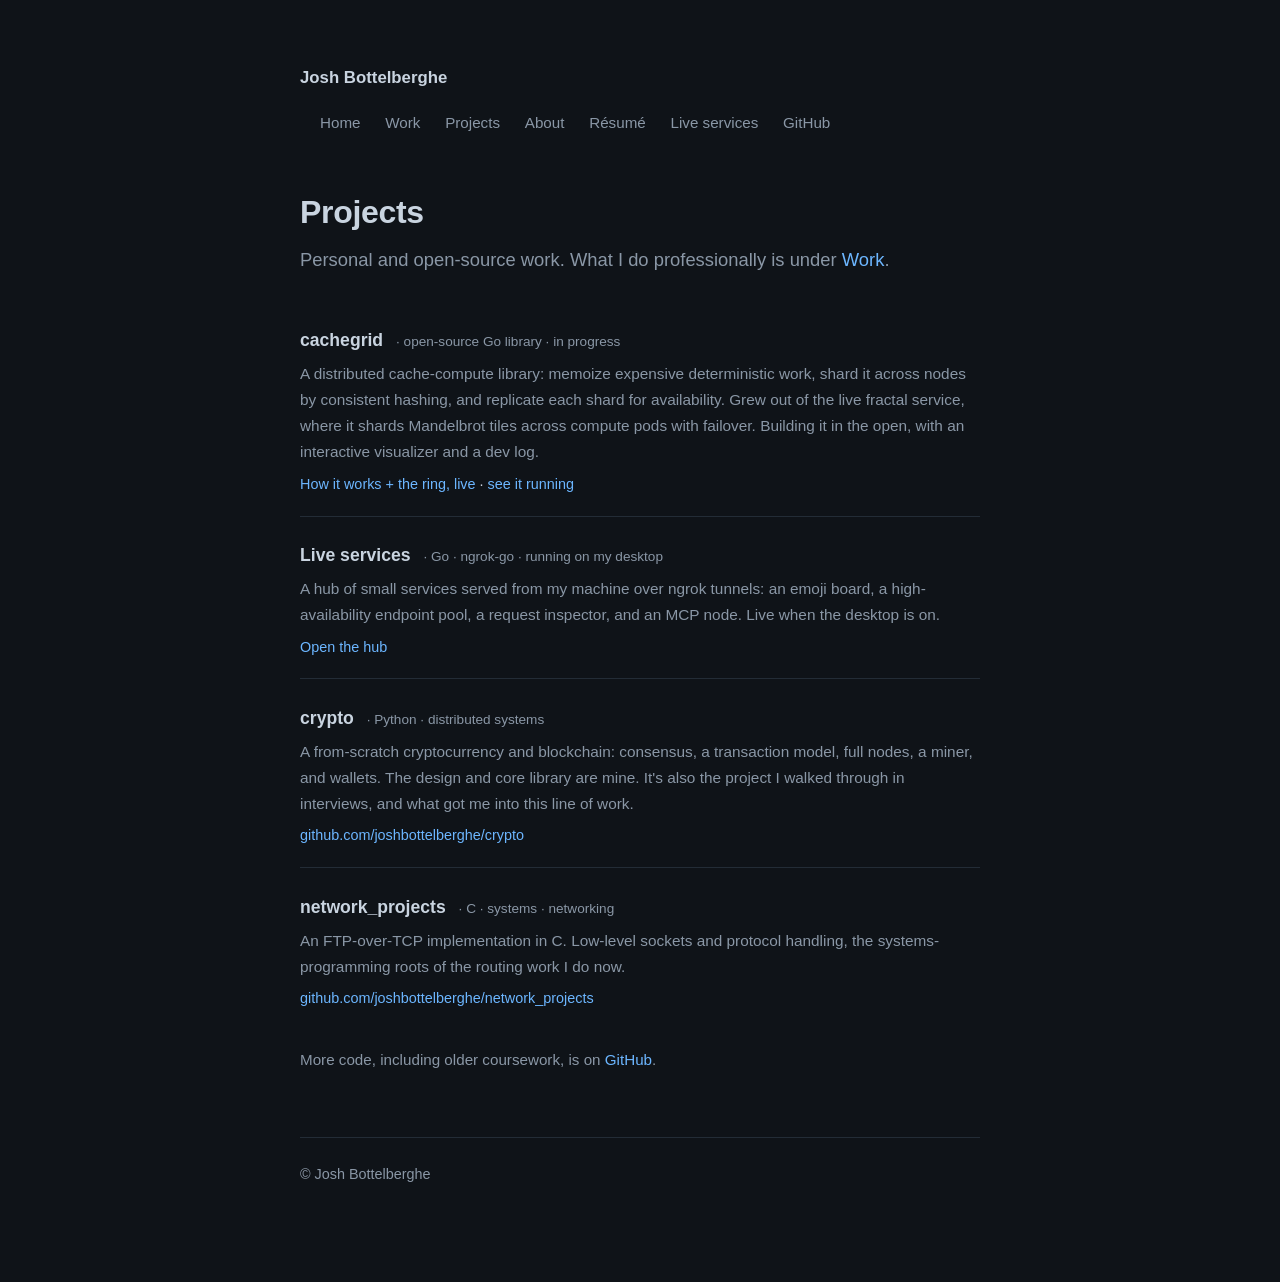
==== commit 4b893017: "Split Work from Projects, add the dampening design note The projects page was carrying four years of" ====
--- a/projects/index.html
+++ b/projects/index.html
@@ -3,8 +3,8 @@
 <head>
   <meta charset="utf-8">
   <meta name="viewport" content="width=device-width, initial-scale=1">
-  <title>Work &amp; Projects · Josh Bottelberghe</title>
-  <meta name="description" content="Selected work: route visualization at scale, partial compute, a dampening system, traffic observability, Go tooling, and CI across a repo fleet.">
+  <title>Projects · Josh Bottelberghe</title>
+  <meta name="description" content="Personal and open-source work: a distributed cache-compute library in Go, a from-scratch blockchain, and an FTP-over-TCP server in C.">
   <link rel="stylesheet" href="/style.css">
 </head>
 <body>
@@ -13,6 +13,7 @@
       <span class="brand"><a href="/" style="color:inherit">Josh Bottelberghe</a></span>
       <nav>
         <a href="/">Home</a>
+        <a href="/work/">Work</a>
         <a href="/projects/">Projects</a>
         <a href="/about.html">About</a>
         <a href="/resume.html">Résumé</a>
@@ -22,9 +23,9 @@
     </header>
 
     <main>
-      <h1>Work &amp; Projects</h1>
-      <p class="tagline">Most of what I've built lives inside one company, so this is more a description of
-      the work than links to code.</p>
+      <h1>Projects</h1>
+      <p class="tagline">Personal and open-source work. What I do professionally is under
+      <a href="/work/">Work</a>.</p>
 
       <ul class="projects-list">
         <li>
@@ -36,61 +37,12 @@
           <div class="repo"><a href="/projects/cachegrid.html">How it works + the ring, live</a> · <a href="/fractal.html">see it running</a></div>
         </li>
         <li>
-          <div class="title">Route-visualization pipeline <span class="tags">· the system I own</span></div>
-          <p class="summary">It takes the live routing state off a fleet of nodes across three clouds,
-          stores it, computes per-cloud-region and global views of what's reachable and how, including
-          segmentation and metadata routes, and serves that to customer APIs. Hundreds of customer networks,
-          tens of thousands of routes each, a freshness target under five minutes, and no major outages while
-          I've owned it. I've rebuilt the compute engine three times as it grew.</p>
-          <div class="repo"><a href="/projects/recompute-avoidance.html">Design note: recompute avoidance</a></div>
+          <div class="title">Live services <span class="tags">· Go · ngrok-go · running on my desktop</span></div>
+          <p class="summary">A hub of small services served from my machine over ngrok tunnels: an emoji
+          board, a high-availability endpoint pool, a request inspector, and an MCP node. Live when the
+          desktop is on.</p>
+          <div class="repo"><a href="/live.html">Open the hub</a></div>
         </li>
-        <li>
-          <div class="title">Partial compute <span class="tags">· route-viz scaling · patent</span></div>
-          <p class="summary">The rebuild I'm most proud of. Instead of recomputing a network's whole view on
-          every change, the engine now does work in proportion to what actually changed. On a single-segment
-          update that's a 99.6% cache hit and about 768 MB of memory instead of 12 GB, and roughly a 3x
-          scaling improvement overall. It's one of the two patents that came out of my route-viz work.</p>
-          <div class="repo"><a href="/projects/recompute-avoidance.html">Read how it works</a></div>
-        </li>
-        <li>
-          <div class="title">Route dampening &amp; suppression <span class="tags">· node-side system</span></div>
-          <p class="summary">A system that puts a penalty and a half-life on routes that flap, so churn
-          doesn't overwhelm everything downstream. I wrote the algorithm, tuned the production parameters
-          from real traffic analysis, and added metrics for it. Later I caught a regression in it and got the
-          revert out the same day it showed up.</p>
-        </li>
-        <li>
-          <div class="title">Selector Stats <span class="tags">· traffic observability</span></div>
-          <p class="summary">I picked this up end to end when a teammate went on leave, in a part of the
-          system I hadn't worked in before. I did the design, the API, and the rollout, then root-caused a
-          wrong number down to a bad metric on another team's side and drove the fix through them. Shipped it
-          behind a flag and validated it live on call.</p>
-        </li>
-        <li>
-          <div class="title">route-detective <span class="tags">· Go · MCP server · route-intelligence tooling</span></div>
-          <p class="summary">A Go MCP server that makes our historical route archive queryable, including by
-          AI agents. I rewrote it into a single self-contained binary with 18 tools and took it from v1 to
-          v2.1 in about two weeks. The team picked it up for on-call, upgrade checks, and tracking down route
-          churn.</p>
-        </li>
-        <li>
-          <div class="title">CI/CD &amp; security across the fleet <span class="tags">· 18 Go repos</span></div>
-          <p class="summary">I brought consistent CI, dependency and secret scanning, and merge gates to all
-          18 of our routing Go repos, plus a weekly health audit. Along the way I fixed real CVEs, an
-          access-control bug from a security probe, and cleaned a lot of hardcoded credentials out of the
-          fleet. The point was to raise the floor for everyone, not just my own changes.</p>
-        </li>
-        <li>
-          <div class="title">Working across teams <span class="tags">· the connective work</span></div>
-          <p class="summary">A lot of my work crosses team lines. Something breaks in one service but starts
-          in another, and I trace it and drive the fix through whoever owns it. Day to day that's working
-          with Product, QA, and the other routing teams to actually get things shipped, and mentoring a
-          junior engineer along the way.</p>
-        </li>
-      </ul>
-
-      <h2>Code</h2>
-      <ul class="projects-list">
         <li>
           <div class="title">crypto <span class="tags">· Python · distributed systems</span></div>
           <p class="summary">A from-scratch cryptocurrency and blockchain: consensus, a transaction model,
@@ -106,9 +58,8 @@
         </li>
       </ul>
 
-      <p style="color:var(--muted); font-size:0.95rem;">Some of the systems above have a deeper
-      <a href="/projects/recompute-avoidance.html">design note</a>. More code, including older coursework, is
-      on <a href="https://github.com/joshbottelberghe">GitHub</a>.</p>
+      <p style="color:var(--muted); font-size:0.95rem;">More code, including older coursework, is on
+      <a href="https://github.com/joshbottelberghe">GitHub</a>.</p>
     </main>
 
     <footer class="site">© Josh Bottelberghe</footer>
--- a/style.css
+++ b/style.css
@@ -220,6 +220,16 @@
 .pool-row.dead { opacity: 0.55; }
 .pool-row.dead .bar { background: #6b7885; }
 .pool-row.dead .id { text-decoration: line-through; }
+.pool-row .rps { width: 7.5rem; }
+/* per-agent detail: current cap of declared, and why it was cut */
+.pool-note { margin: -0.2rem 0 0.5rem 10.25rem; color: var(--muted); font-size: 0.82rem;
+  font-variant-numeric: tabular-nums; }
+/* legend swatches */
+.key { display: inline-block; width: 0.7rem; height: 0.7rem; border-radius: 3px; margin-right: 0.45rem;
+  vertical-align: middle; }
+.key.served { background: var(--accent); }
+.key.thr { background: #f85149; }
+.key.down { background: #6b7885; }
 
 /* --- cache / fractal demo (/fractal.html) --- */
 .fractal-wrap { margin: 1.25rem 0; }
